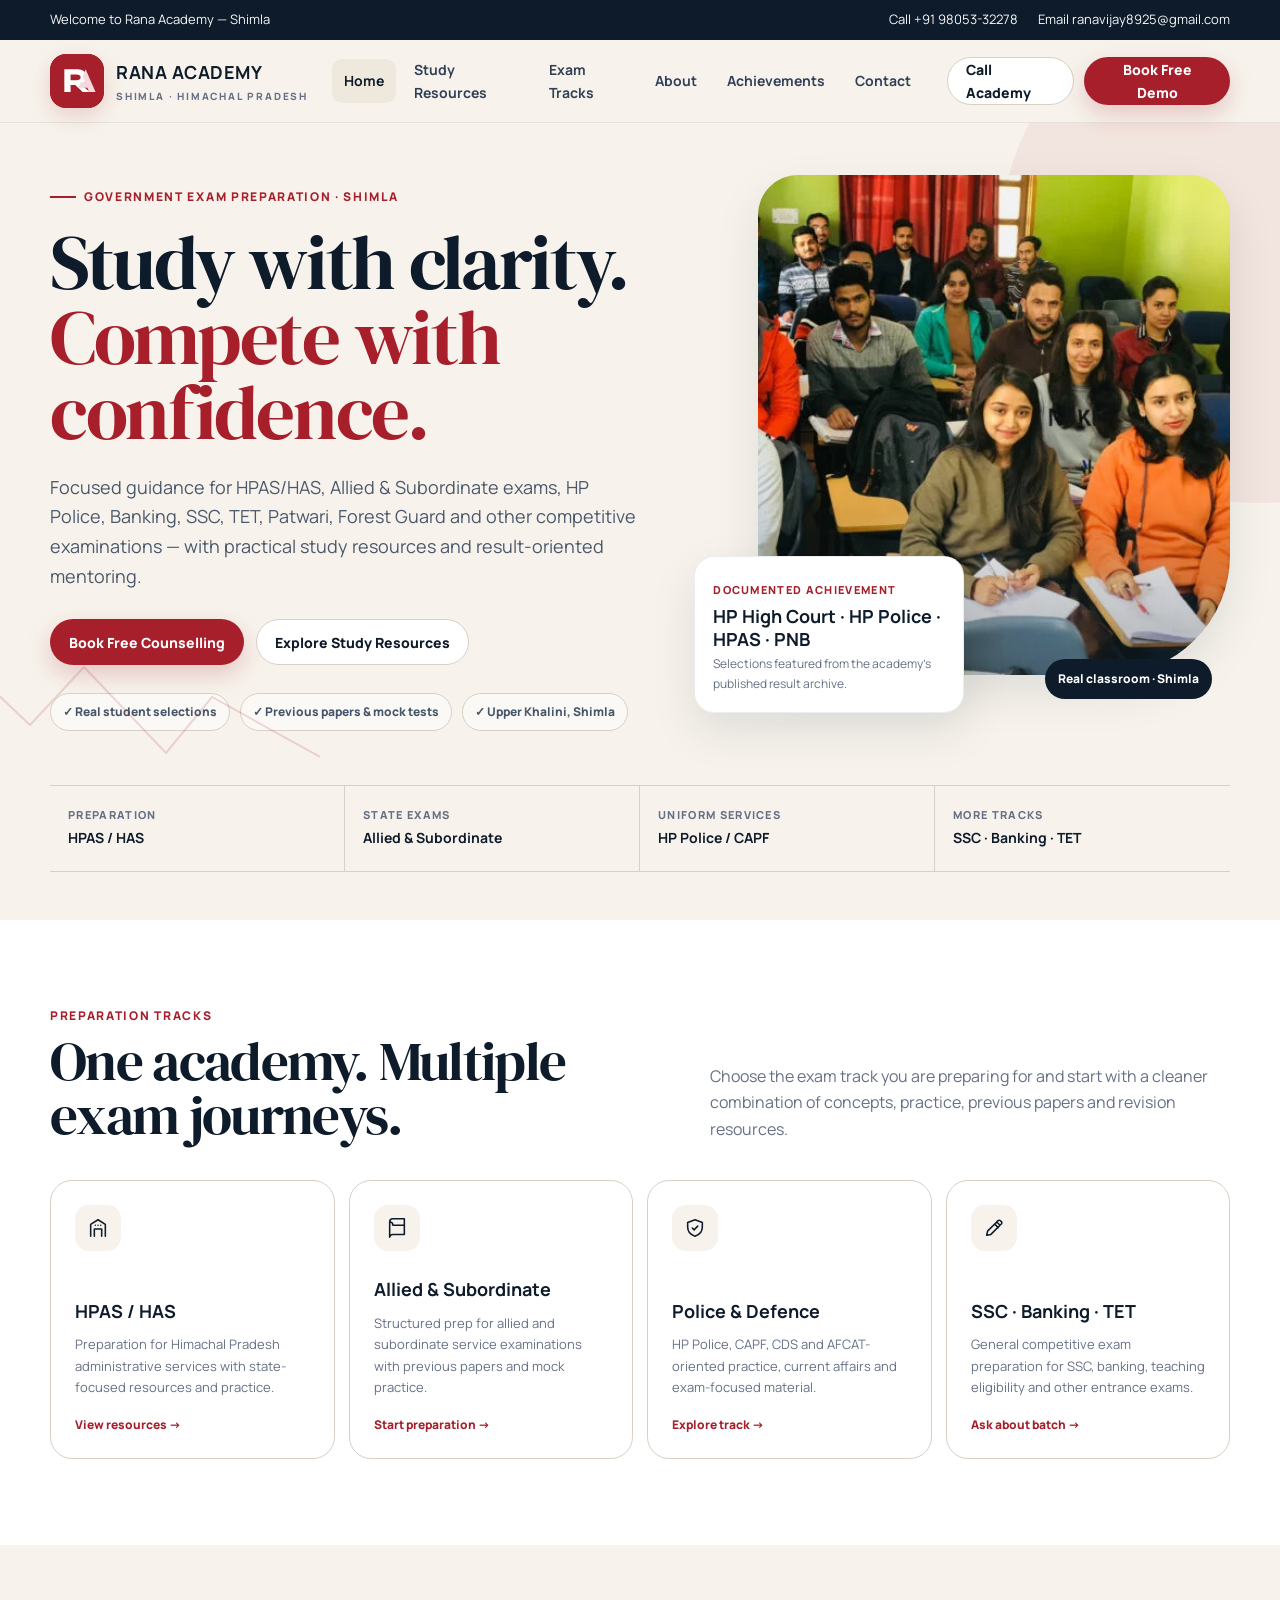
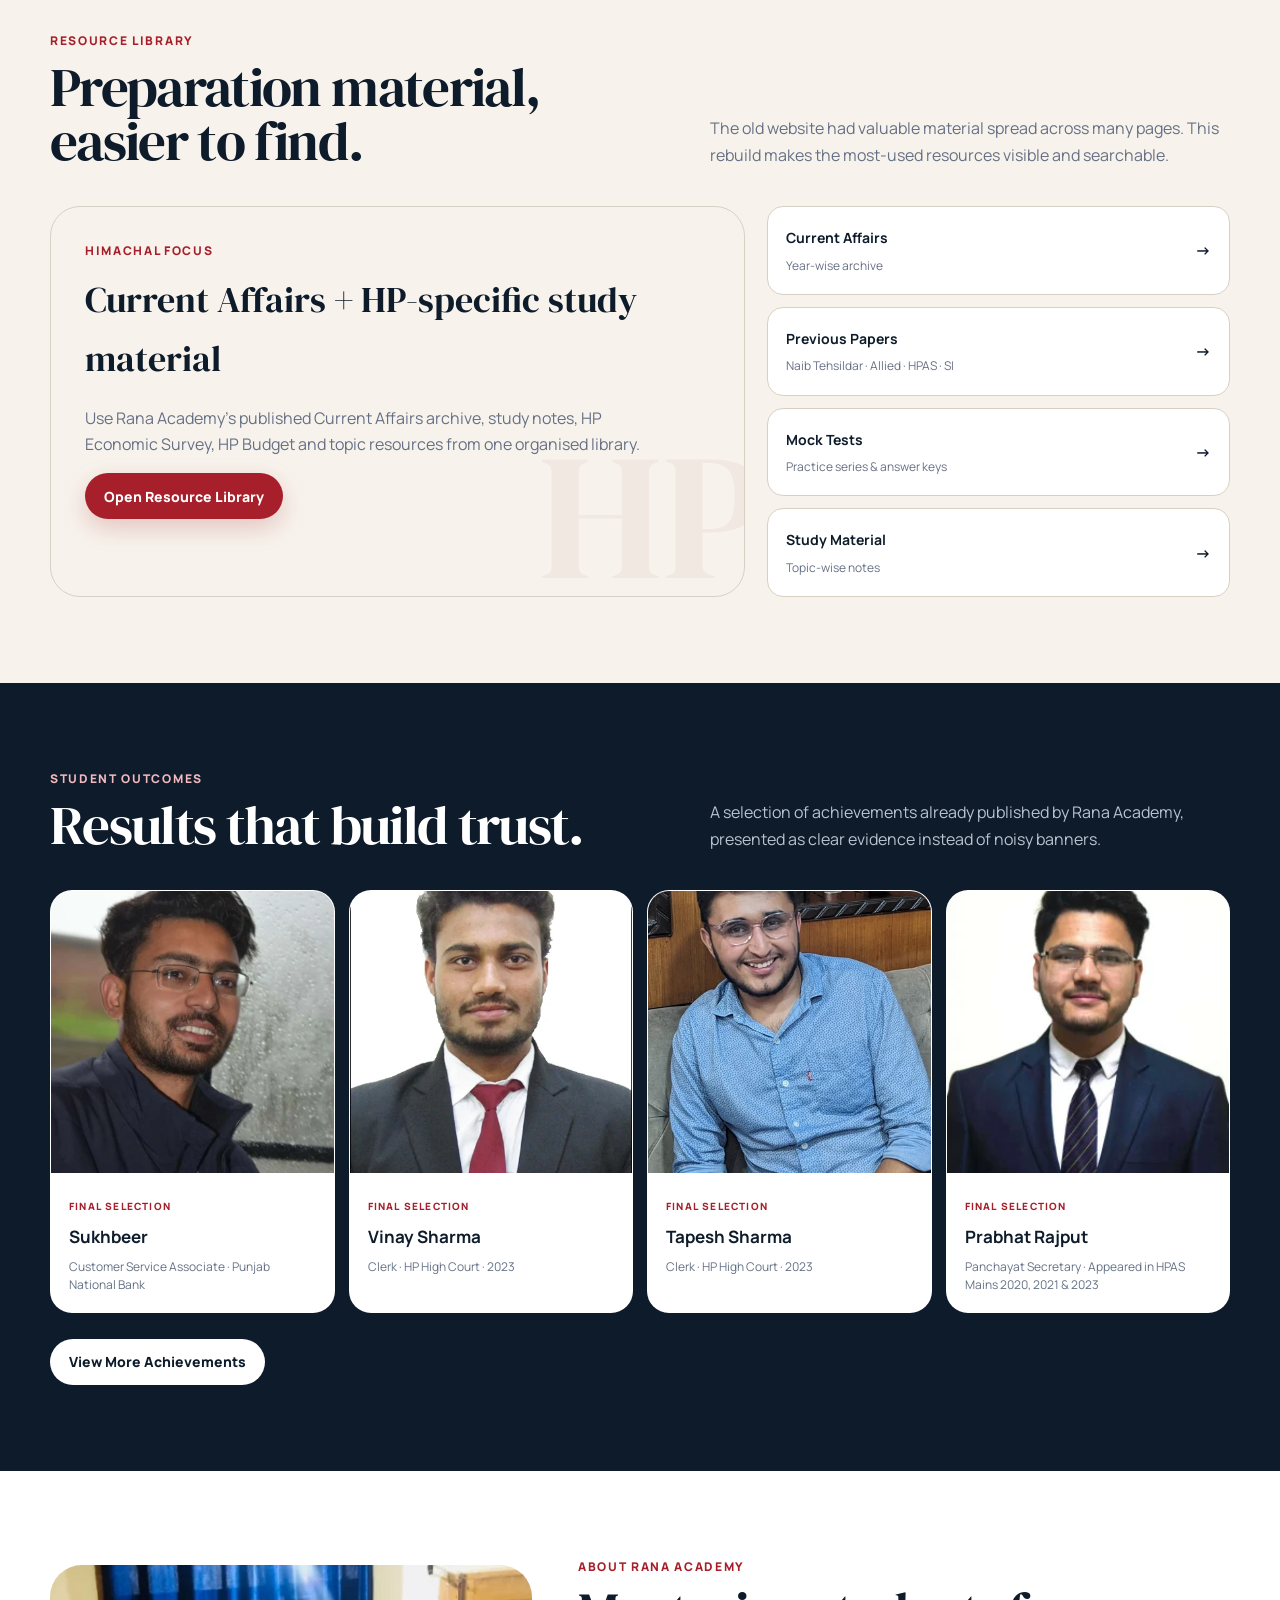
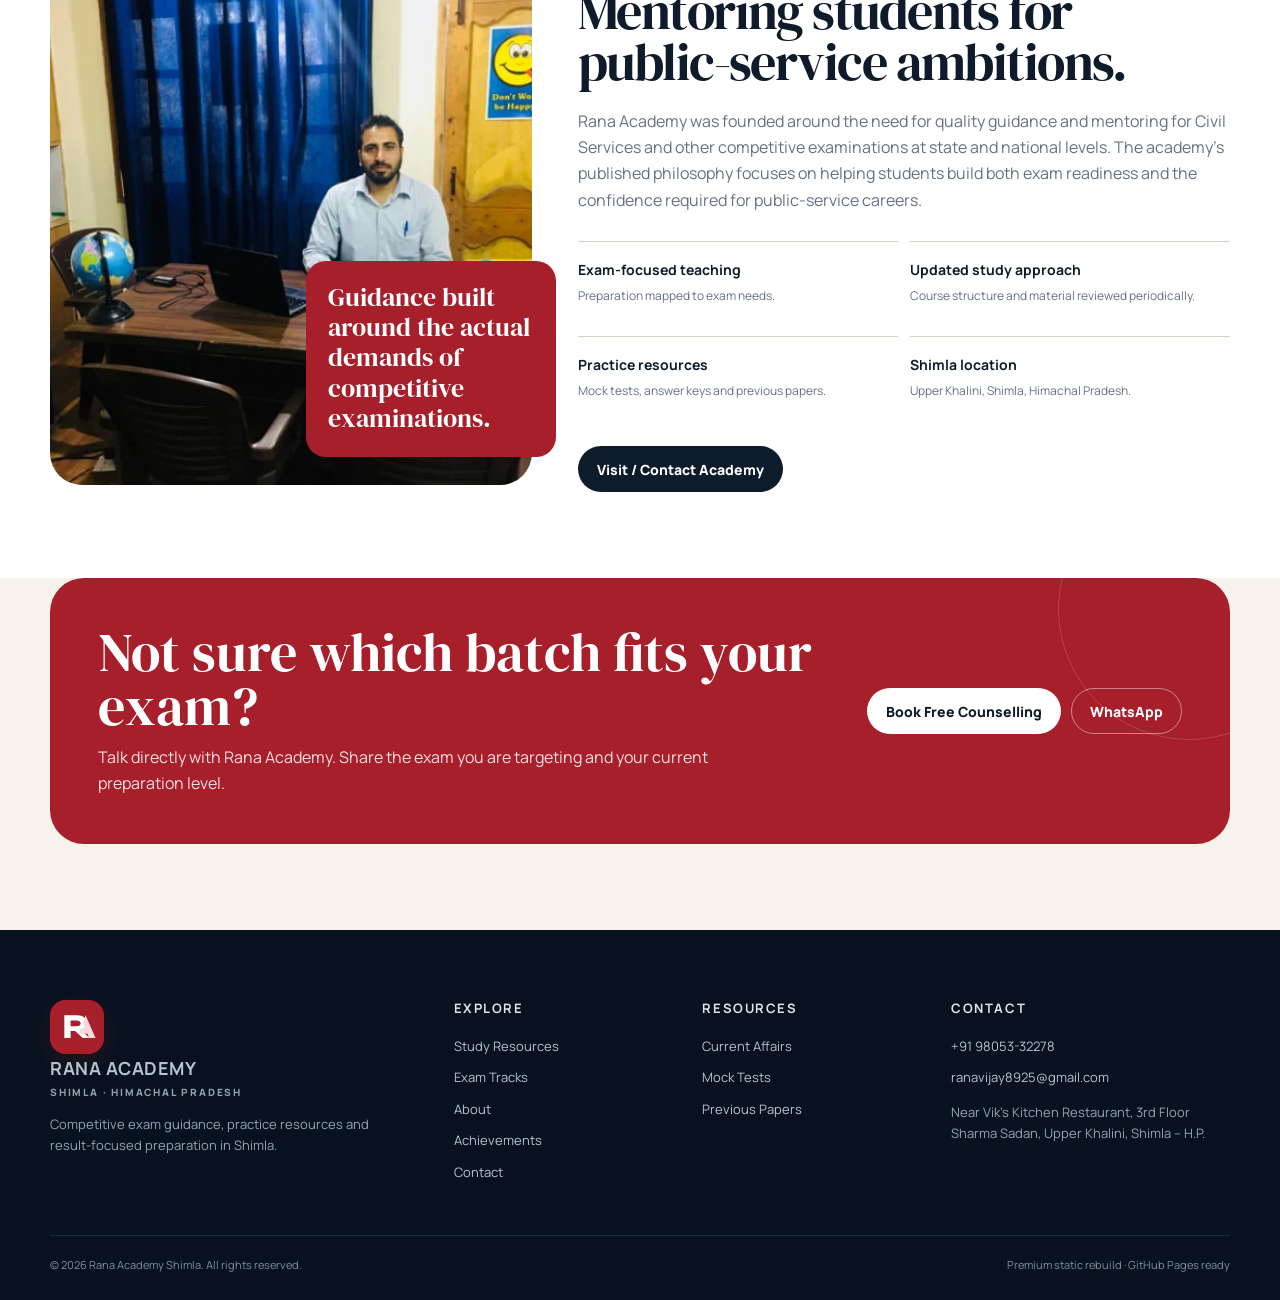
==== index.html @ 08c3270a "Add files via upload" ====
<!doctype html><html lang="en"><head>
<meta charset="utf-8"><meta name="viewport" content="width=device-width,initial-scale=1">
<title>Rana Academy Shimla | Govt Exam Coaching for HPAS, Allied, Police & More</title>
<meta name="description" content="Rana Academy Shimla offers focused guidance for HPAS/HAS, Allied & Subordinate exams, HP Police, SSC, Banking, TET, Patwari and other government exams with study resources, mock tests and previous papers.">
<meta name="theme-color" content="#0d1b2a"><link rel="canonical" href="https://ranaacademyshimla.com/">
<meta property="og:title" content="Rana Academy Shimla"><meta property="og:image" content="https://ranaacademyshimla.com/assets/images/classroom.webp"><meta name="twitter:card" content="summary_large_image"><meta property="og:description" content="Focused preparation for Himachal Pradesh and national government examinations."><meta property="og:type" content="website"><meta property="og:url" content="https://ranaacademyshimla.com/">
<link rel="stylesheet" href="assets/css/style.css"><link rel="manifest" href="site.webmanifest">
<script type="application/ld+json">{"@context":"https://schema.org","@type":"EducationalOrganization","name":"Rana Academy","url":"https://ranaacademyshimla.com/","telephone":"+91-98053-32278","email":"ranavijay8925@gmail.com","address":{"@type":"PostalAddress","streetAddress":"Near Vik's Kitchen Restaurant, 3rd Floor Sharma Sadan, Upper Khalini","addressLocality":"Shimla","addressRegion":"Himachal Pradesh","addressCountry":"IN"},"areaServed":"Himachal Pradesh"}</script>
<link rel="icon" href="assets/images/rana-mark.svg" type="image/svg+xml"></head><body>
<a class="skip-link" href="#main">Skip to content</a>
<div class="topbar"><div class="container"><div>Welcome to Rana Academy — Shimla</div><div class="topbar-links"><span>Call +91 98053-32278</span><span>Email ranavijay8925@gmail.com</span></div></div></div>
<header class="header"><div class="container nav">
<a class="brand" href="index.html" aria-label="Rana Academy home"><img src="assets/images/rana-mark.svg" alt="Rana Academy logo"><span class="brand-text"><strong>RANA ACADEMY</strong><span>Shimla · Himachal Pradesh</span></span></a>
<nav class="nav-links" aria-label="Primary"><a class="active" href="index.html">Home</a><a href="resources.html">Study Resources</a><a href="courses.html">Exam Tracks</a><a href="about.html">About</a><a href="achievements.html">Achievements</a><a href="contact.html">Contact</a></nav>
<div class="nav-cta"><a class="btn btn-secondary" href="tel:+919805332278">Call Academy</a><button class="btn btn-primary" data-demo>Book Free Demo</button><button class="menu-toggle" aria-label="Open navigation" aria-expanded="false"><svg viewBox="0 0 24 24" aria-hidden="true"><path d="M4 6h16M4 12h16M4 18h16" fill="none" stroke="currentColor" stroke-width="2" stroke-linecap="round"/></svg></button></div>
</div></header>
<main id="main">
<section class="hero"><div class="container hero-grid">
<div class="reveal"><div class="eyebrow">Government Exam Preparation · Shimla</div><h1>Study with clarity. <em>Compete with confidence.</em></h1><p class="hero-copy">Focused guidance for HPAS/HAS, Allied & Subordinate exams, HP Police, Banking, SSC, TET, Patwari, Forest Guard and other competitive examinations — with practical study resources and result-oriented mentoring.</p><div class="hero-actions"><button class="btn btn-primary" data-demo>Book Free Counselling</button><a class="btn btn-secondary" href="resources.html">Explore Study Resources</a></div><div class="hero-proof"><span class="proof-pill">✓ Real student selections</span><span class="proof-pill">✓ Previous papers & mock tests</span><span class="proof-pill">✓ Upper Khalini, Shimla</span></div></div>
<div class="hero-visual reveal"><div class="hero-photo"><img src="assets/images/classroom.webp" alt="Students studying at Rana Academy Shimla" width="580" height="460"></div><div class="floating-card result-card"><span class="label">Documented Achievement</span><strong>HP High Court · HP Police · HPAS · PNB</strong><p>Selections featured from the academy's published result archive.</p></div><div class="floating-card photo-tag">Real classroom · Shimla</div></div>
</div></section>
<section class="trust-strip"><div class="container trust-inner"><div class="trust-item"><small>Preparation</small><strong>HPAS / HAS</strong></div><div class="trust-item"><small>State Exams</small><strong>Allied & Subordinate</strong></div><div class="trust-item"><small>Uniform Services</small><strong>HP Police / CAPF</strong></div><div class="trust-item"><small>More Tracks</small><strong>SSC · Banking · TET</strong></div></div></section>

<section class="section section-white"><div class="container"><div class="section-head reveal"><div><div class="section-kicker">Preparation Tracks</div><h2 class="display">One academy. Multiple exam journeys.</h2></div><p>Choose the exam track you are preparing for and start with a cleaner combination of concepts, practice, previous papers and revision resources.</p></div><div class="exam-grid">
<article class="exam-card reveal"><div class="exam-icon"><svg viewBox="0 0 24 24" aria-hidden="true"><path d="M4 21V8l8-5 8 5v13M8 21v-8h8v8M9 9h.01M12 9h.01M15 9h.01" fill="none" stroke="currentColor" stroke-width="1.7" stroke-linecap="round" stroke-linejoin="round"/></svg></div><div><h3>HPAS / HAS</h3><p>Preparation for Himachal Pradesh administrative services with state-focused resources and practice.</p><a class="exam-link" href="resources.html">View resources →</a></div></article>
<article class="exam-card reveal"><div class="exam-icon"><svg viewBox="0 0 24 24" aria-hidden="true"><path d="M4 5.5A3.5 3.5 0 0 1 7.5 2H20v17H7.5A3.5 3.5 0 0 0 4 22V5.5Zm0 0A3.5 3.5 0 0 1 7.5 9H20" fill="none" stroke="currentColor" stroke-width="1.7" stroke-linejoin="round"/></svg></div><div><h3>Allied & Subordinate</h3><p>Structured prep for allied and subordinate service examinations with previous papers and mock practice.</p><a class="exam-link" href="resources.html">Start preparation →</a></div></article>
<article class="exam-card reveal"><div class="exam-icon"><svg viewBox="0 0 24 24" aria-hidden="true"><path d="M12 3 20 6v5c0 5-3.4 8.6-8 10-4.6-1.4-8-5-8-10V6l8-3Z" fill="none" stroke="currentColor" stroke-width="1.7" stroke-linejoin="round"/><path d="m9 12 2 2 4-4" fill="none" stroke="currentColor" stroke-width="1.7" stroke-linecap="round"/></svg></div><div><h3>Police & Defence</h3><p>HP Police, CAPF, CDS and AFCAT-oriented practice, current affairs and exam-focused material.</p><a class="exam-link" href="resources.html">Explore track →</a></div></article>
<article class="exam-card reveal"><div class="exam-icon"><svg viewBox="0 0 24 24" aria-hidden="true"><path d="m4 20 4.6-1 10-10-3.6-3.6-10 10L4 20Zm9-12 3.6 3.6M14.8 5.6l1.6-1.6a1.8 1.8 0 0 1 2.6 0l1 1a1.8 1.8 0 0 1 0 2.6L18.4 9" fill="none" stroke="currentColor" stroke-width="1.7" stroke-linecap="round" stroke-linejoin="round"/></svg></div><div><h3>SSC · Banking · TET</h3><p>General competitive exam preparation for SSC, banking, teaching eligibility and other entrance exams.</p><a class="exam-link" href="contact.html">Ask about batch →</a></div></article>
</div></div></section>

<section class="section"><div class="container"><div class="section-head reveal"><div><div class="section-kicker">Resource Library</div><h2 class="display">Preparation material, easier to find.</h2></div><p>The old website had valuable material spread across many pages. This rebuild makes the most-used resources visible and searchable.</p></div><div class="resource-panel"><div class="resource-feature reveal"><div class="section-kicker">Himachal Focus</div><h3>Current Affairs + HP-specific study material</h3><p>Use Rana Academy's published Current Affairs archive, study notes, HP Economic Survey, HP Budget and topic resources from one organised library.</p><a class="btn btn-primary" href="resources.html">Open Resource Library</a></div><div class="resource-list reveal"><a class="resource-item" href="resources.html#current-affairs"><div><strong>Current Affairs</strong><br><span>Year-wise archive</span></div><b>→</b></a><a class="resource-item" href="resources.html#previous-papers"><div><strong>Previous Papers</strong><br><span>Naib Tehsildar · Allied · HPAS · SI</span></div><b>→</b></a><a class="resource-item" href="resources.html#mock-tests"><div><strong>Mock Tests</strong><br><span>Practice series & answer keys</span></div><b>→</b></a><a class="resource-item" href="resources.html#study-material"><div><strong>Study Material</strong><br><span>Topic-wise notes</span></div><b>→</b></a></div></div></div></section>

<section class="section section-ink"><div class="container"><div class="section-head reveal"><div><div class="section-kicker">Student Outcomes</div><h2 class="display">Results that build trust.</h2></div><p>A selection of achievements already published by Rana Academy, presented as clear evidence instead of noisy banners.</p></div><div class="results-grid">
<article class="student-card reveal"><div class="student-image"><img loading="lazy" decoding="async" src="assets/images/sukhbeer.webp" alt="Sukhbeer"></div><div class="student-info"><small>Final Selection</small><h3>Sukhbeer</h3><p>Customer Service Associate · Punjab National Bank</p></div></article>
<article class="student-card reveal"><div class="student-image"><img loading="lazy" decoding="async" src="assets/images/vinay.webp" alt="Vinay Sharma"></div><div class="student-info"><small>Final Selection</small><h3>Vinay Sharma</h3><p>Clerk · HP High Court · 2023</p></div></article>
<article class="student-card reveal"><div class="student-image"><img loading="lazy" decoding="async" src="assets/images/tapesh.webp" alt="Tapesh Sharma"></div><div class="student-info"><small>Final Selection</small><h3>Tapesh Sharma</h3><p>Clerk · HP High Court · 2023</p></div></article>
<article class="student-card reveal"><div class="student-image"><img loading="lazy" decoding="async" src="assets/images/prabhat.webp" alt="Prabhat Rajput"></div><div class="student-info"><small>Final Selection</small><h3>Prabhat Rajput</h3><p>Panchayat Secretary · Appeared in HPAS Mains 2020, 2021 & 2023</p></div></article>
</div><div style="margin-top:26px"><a class="btn btn-light" href="achievements.html">View More Achievements</a></div></div></section>

<section class="section section-white"><div class="container story-grid"><div class="story-photo reveal"><img loading="lazy" decoding="async" src="assets/images/founder.webp" alt="Rana Academy office in Shimla"><div class="story-quote"><strong>Guidance built around the actual demands of competitive examinations.</strong></div></div><div class="story-copy reveal"><div class="section-kicker">About Rana Academy</div><h2 class="display">Mentoring students for public-service ambitions.</h2><p>Rana Academy was founded around the need for quality guidance and mentoring for Civil Services and other competitive examinations at state and national levels. The academy's published philosophy focuses on helping students build both exam readiness and the confidence required for public-service careers.</p><div class="story-points"><div class="story-point"><strong>Exam-focused teaching</strong><span>Preparation mapped to exam needs.</span></div><div class="story-point"><strong>Updated study approach</strong><span>Course structure and material reviewed periodically.</span></div><div class="story-point"><strong>Practice resources</strong><span>Mock tests, answer keys and previous papers.</span></div><div class="story-point"><strong>Shimla location</strong><span>Upper Khalini, Shimla, Himachal Pradesh.</span></div></div><a class="btn btn-dark" href="contact.html">Visit / Contact Academy</a></div></div></section>

<section class="cta-band"><div class="container"><div class="cta-card reveal"><div><h2>Not sure which batch fits your exam?</h2><p>Talk directly with Rana Academy. Share the exam you are targeting and your current preparation level.</p></div><div class="actions"><button class="btn btn-light" data-demo>Book Free Counselling</button><a class="btn" style="border-color:rgba(255,255,255,.45);color:white" href="https://wa.me/919805332278" target="_blank" rel="noopener">WhatsApp</a></div></div></div></section>
</main>
<footer class="footer"><div class="container"><div class="footer-grid"><div><a class="brand" href="index.html"><img src="assets/images/rana-mark.svg" alt=""><span class="brand-text"><strong>RANA ACADEMY</strong><span>Shimla · Himachal Pradesh</span></span></a><p>Competitive exam guidance, practice resources and result-focused preparation in Shimla.</p></div><div><h4>Explore</h4><a href="resources.html">Study Resources</a><a href="courses.html">Exam Tracks</a><a href="about.html">About</a><a href="achievements.html">Achievements</a><a href="contact.html">Contact</a></div><div><h4>Resources</h4><a href="resources.html#current-affairs">Current Affairs</a><a href="resources.html#mock-tests">Mock Tests</a><a href="resources.html#previous-papers">Previous Papers</a></div><div><h4>Contact</h4><a href="tel:+919805332278">+91 98053-32278</a><a href="mailto:ranavijay8925@gmail.com">ranavijay8925@gmail.com</a><p>Near Vik's Kitchen Restaurant, 3rd Floor Sharma Sadan, Upper Khalini, Shimla – H.P.</p></div></div><div class="footer-bottom"><span>© 2026 Rana Academy Shimla. All rights reserved.</span><span>Premium static rebuild · GitHub Pages ready</span></div></div></footer>

<div class="modal" id="demoModal" role="dialog" aria-modal="true" aria-labelledby="demoTitle"><div class="modal-card"><button class="modal-close" aria-label="Close"><svg viewBox="0 0 24 24" aria-hidden="true"><path d="m6 6 12 12M18 6 6 18" fill="none" stroke="currentColor" stroke-width="2" stroke-linecap="round"/></svg></button><h3 id="demoTitle">Book free counselling</h3><p>Fill the details. Your message will open directly in WhatsApp.</p><form class="form-grid" data-wa-form="demo"><div class="field"><label for="demoName">Name</label><input id="demoName" name="name" required></div><div class="field"><label for="demoPhone">Phone</label><input id="demoPhone" name="phone" inputmode="tel" required></div><div class="field"><label for="demoExam">Exam</label><select id="demoExam" name="exam"><option>HPAS / HAS</option><option>Allied / Subordinate</option><option>HP Police</option><option>SSC / Banking</option><option>TET / Teaching</option><option>Other</option></select></div><div class="field"><label for="demoMode">Preferred mode</label><select id="demoMode" name="mode"><option>Classroom</option><option>Online / Guidance</option></select></div><div class="field full"><button class="btn btn-primary" type="submit">Continue on WhatsApp</button></div></form></div></div>
<div class="mobile-dock"><a href="tel:+919805332278" aria-label="Call Rana Academy"><svg viewBox="0 0 24 24" aria-hidden="true"><path d="M7.2 3.8 10 7.4 8.2 9.7c1.1 2.3 2.9 4.1 5.2 5.2l2.3-1.8 3.6 2.8c.5.4.7 1 .5 1.6-.5 1.5-1.9 2.6-3.5 2.5C9.6 19.5 4.5 14.4 4 7.7 3.9 6.1 5 4.7 6.5 4.2c.2-.1.5-.2.7-.4Z" fill="none" stroke="currentColor" stroke-width="1.7" stroke-linecap="round" stroke-linejoin="round"/></svg><span>Call</span></a><button class="primary" data-demo aria-label="Book free counselling"><svg viewBox="0 0 24 24" aria-hidden="true"><path d="M12 3v18M3 12h18" fill="none" stroke="currentColor" stroke-width="2" stroke-linecap="round"/></svg><span>Free Demo</span></button><a href="https://wa.me/919805332278" aria-label="WhatsApp Rana Academy"><svg viewBox="0 0 24 24" aria-hidden="true"><path d="M20 11.6a8 8 0 0 1-11.8 7l-4.2 1.2 1.3-4A8 8 0 1 1 20 11.6Z" fill="none" stroke="currentColor" stroke-width="1.7"/><path d="M9 8.1c.2 2.4 2.1 4.4 4.5 4.8" fill="none" stroke="currentColor" stroke-width="1.7" stroke-linecap="round"/></svg><span>WhatsApp</span></a></div>
<script src="assets/js/main.js" defer></script></body></html>
---- assets/css/style.css ----
@import url('https://fonts.googleapis.com/css2?family=DM+Serif+Display&family=Manrope:wght@400;500;600;700;800&display=swap');

:root{
  --ink:#0d1b2a;
  --ink-2:#17263a;
  --red:#a61f2b;
  --red-dark:#7d1420;
  --paper:#f7f3ec;
  --paper-2:#efe8dd;
  --white:#ffffff;
  --muted:#667085;
  --line:#d8d0c4;
  --success:#1f6b4f;
  --shadow:0 18px 45px rgba(13,27,42,.10);
  --radius:24px;
  --radius-sm:16px;
  --container:min(1180px, calc(100% - 32px));
}
*{box-sizing:border-box}
html{scroll-behavior:smooth}
body{margin:0;background:var(--paper);color:var(--ink);font-family:'Manrope',sans-serif;line-height:1.65;-webkit-font-smoothing:antialiased}
img{display:block;max-width:100%}
a{color:inherit;text-decoration:none}
button,input,textarea,select{font:inherit}
button{cursor:pointer}
.container{width:var(--container);margin-inline:auto}
.sr-only{position:absolute;width:1px;height:1px;padding:0;margin:-1px;overflow:hidden;clip:rect(0,0,0,0);white-space:nowrap;border:0}
.skip-link{position:fixed;left:16px;top:-60px;z-index:999;background:var(--ink);color:white;padding:10px 14px;border-radius:10px}.skip-link:focus{top:16px}

.topbar{background:var(--ink);color:#f7f7f7;font-size:13px}.topbar .container{display:flex;justify-content:space-between;gap:20px;align-items:center;min-height:40px}.topbar-links{display:flex;gap:20px;align-items:center}.topbar svg{width:15px;height:15px;vertical-align:-2px;margin-right:6px}
.header{position:sticky;top:0;z-index:100;background:rgba(247,243,236,.94);backdrop-filter:blur(14px);border-bottom:1px solid rgba(13,27,42,.08)}
.nav{height:82px;display:flex;align-items:center;justify-content:space-between;gap:24px}
.brand{display:flex;align-items:center;gap:12px;min-width:max-content}.brand img{width:54px;height:54px;object-fit:contain}.brand-text strong{display:block;font-size:18px;letter-spacing:.03em}.brand-text span{display:block;font-size:10px;color:var(--muted);text-transform:uppercase;letter-spacing:.18em;font-weight:800}
.nav-links{display:flex;gap:6px;align-items:center}.nav-links a{padding:10px 12px;border-radius:10px;font-size:14px;font-weight:700;color:#314056}.nav-links a:hover,.nav-links a.active{background:var(--paper-2);color:var(--ink)}
.nav-cta{display:flex;align-items:center;gap:10px}.btn{display:inline-flex;justify-content:center;align-items:center;gap:9px;min-height:46px;padding:0 18px;border-radius:999px;border:1px solid transparent;font-weight:800;font-size:14px;transition:.25s ease}.btn svg{width:18px;height:18px}.btn-primary{background:var(--red);color:#fff;box-shadow:0 9px 24px rgba(166,31,43,.22)}.btn-primary:hover{background:var(--red-dark);transform:translateY(-1px)}.btn-secondary{background:white;border-color:var(--line)}.btn-secondary:hover{border-color:#b8ada0;transform:translateY(-1px)}.btn-dark{background:var(--ink);color:white}.btn-light{background:#fff;color:var(--ink)}
.menu-toggle{display:none;border:0;background:transparent;padding:8px}.menu-toggle svg{width:28px;height:28px}

.hero{position:relative;overflow:hidden;padding:52px 0 34px}.hero:before{content:"";position:absolute;width:520px;height:520px;border-radius:50%;background:rgba(166,31,43,.07);right:-240px;top:-140px;pointer-events:none}.hero-grid{display:grid;grid-template-columns:1.05fr .95fr;gap:52px;align-items:center}.eyebrow{display:inline-flex;align-items:center;gap:8px;font-size:12px;font-weight:800;letter-spacing:.14em;text-transform:uppercase;color:var(--red);margin-bottom:18px}.eyebrow:before{content:"";width:26px;height:2px;background:currentColor}.hero h1,.display{font-family:'DM Serif Display',serif;font-weight:400;letter-spacing:-.03em;line-height:.98}.hero h1{font-size:clamp(46px,6vw,82px);margin:0 0 22px;max-width:800px}.hero h1 em{font-style:normal;color:var(--red)}.hero-copy{font-size:18px;color:#4b586b;max-width:680px;margin:0 0 28px}.hero-actions{display:flex;flex-wrap:wrap;gap:12px}.hero-proof{display:flex;gap:10px;flex-wrap:wrap;margin-top:28px}.proof-pill{display:flex;align-items:center;gap:8px;border:1px solid var(--line);border-radius:999px;padding:8px 12px;background:rgba(255,255,255,.54);font-size:12px;font-weight:800;color:#46566a}.proof-pill svg{width:15px;height:15px;color:var(--success)}
.hero-visual{position:relative;min-height:560px}.hero-photo{position:absolute;right:0;top:0;width:88%;height:500px;border-radius:40px 40px 120px 40px;overflow:hidden;box-shadow:var(--shadow);background:#ddd}.hero-photo img{width:100%;height:100%;object-fit:cover}.hero-photo:after{content:"";position:absolute;inset:0;background:linear-gradient(180deg,transparent 62%,rgba(13,27,42,.30))}.floating-card{position:absolute;background:#fff;border:1px solid rgba(13,27,42,.08);box-shadow:var(--shadow);border-radius:20px;padding:18px}.result-card{left:0;bottom:22px;width:270px}.result-card .label{font-size:11px;text-transform:uppercase;letter-spacing:.12em;color:var(--red);font-weight:800}.result-card strong{display:block;font-size:18px;line-height:1.25;margin:4px 0}.result-card p{font-size:12px;color:var(--muted);margin:0}.photo-tag{right:18px;bottom:36px;padding:10px 13px;border-radius:999px;font-size:12px;font-weight:800;background:var(--ink);color:white;border:none;box-shadow:none}

.trust-strip{padding:16px 0 48px}.trust-inner{border-top:1px solid var(--line);border-bottom:1px solid var(--line);display:grid;grid-template-columns:repeat(4,1fr)}.trust-item{padding:20px 18px;border-right:1px solid var(--line)}.trust-item:last-child{border-right:0}.trust-item small{display:block;font-size:11px;color:var(--muted);text-transform:uppercase;letter-spacing:.12em;font-weight:800}.trust-item strong{font-size:14px}

.section{padding:86px 0}.section-white{background:#fff}.section-ink{background:var(--ink);color:#fff}.section-head{display:flex;align-items:end;justify-content:space-between;gap:30px;margin-bottom:38px}.section-head .display{font-size:clamp(38px,4.3vw,60px);margin:0;max-width:720px}.section-head p{max-width:520px;color:var(--muted);margin:0}.section-ink .section-head p{color:#b9c3d0}.section-kicker{font-size:12px;color:var(--red);font-weight:800;text-transform:uppercase;letter-spacing:.14em;margin-bottom:9px}.section-ink .section-kicker{color:#f2b9bf}

.exam-grid{display:grid;grid-template-columns:repeat(4,1fr);gap:14px}.exam-card{min-height:220px;border:1px solid var(--line);border-radius:22px;padding:24px;background:#fff;display:flex;flex-direction:column;justify-content:space-between;transition:.25s ease}.exam-card:hover{transform:translateY(-4px);box-shadow:var(--shadow);border-color:#c5b9a9}.exam-icon{width:46px;height:46px;border-radius:14px;background:var(--paper);display:grid;place-items:center}.exam-icon svg{width:22px;height:22px}.exam-card h3{font-size:18px;margin:24px 0 8px}.exam-card p{margin:0;color:var(--muted);font-size:13px}.exam-link{margin-top:16px;font-size:12px;font-weight:800;color:var(--red);display:flex;align-items:center;gap:6px}

.resource-panel{display:grid;grid-template-columns:1.2fr .8fr;gap:22px}.resource-feature{border-radius:30px;padding:34px;background:var(--paper);border:1px solid var(--line);position:relative;overflow:hidden}.resource-feature:after{content:"HP";position:absolute;right:-20px;bottom:-68px;font-family:'DM Serif Display',serif;font-size:180px;color:rgba(166,31,43,.05)}.resource-feature h3{font-family:'DM Serif Display',serif;font-size:36px;font-weight:400;margin:8px 0 12px}.resource-feature p{max-width:590px;color:var(--muted)}.resource-list{display:grid;gap:12px}.resource-item{display:flex;align-items:center;justify-content:space-between;gap:16px;padding:17px 18px;background:#fff;border:1px solid var(--line);border-radius:16px;transition:.2s ease}.resource-item:hover{border-color:#b8ada0;transform:translateX(2px)}.resource-item strong{font-size:14px}.resource-item span{font-size:12px;color:var(--muted)}.resource-item svg{width:18px;height:18px;flex:0 0 auto}

.results-grid{display:grid;grid-template-columns:repeat(4,1fr);gap:14px}.student-card{background:#fff;color:var(--ink);border-radius:22px;overflow:hidden;border:1px solid rgba(255,255,255,.12)}.student-image{aspect-ratio:1/1;overflow:hidden;background:#d9d9d9}.student-image img{width:100%;height:100%;object-fit:cover;transition:transform .4s ease}.student-card:hover img{transform:scale(1.03)}.student-info{padding:18px}.student-info small{color:var(--red);font-size:10px;font-weight:800;text-transform:uppercase;letter-spacing:.12em}.student-info h3{font-size:17px;margin:5px 0 7px}.student-info p{color:#647185;font-size:12px;margin:0;line-height:1.5}

.story-grid{display:grid;grid-template-columns:.85fr 1.15fr;gap:46px;align-items:center}.story-photo{position:relative}.story-photo img{width:100%;height:520px;object-fit:cover;border-radius:32px}.story-quote{position:absolute;right:-24px;bottom:28px;width:250px;background:var(--red);color:white;padding:22px;border-radius:20px}.story-quote strong{font-family:'DM Serif Display',serif;font-size:26px;font-weight:400;line-height:1.1}.story-copy .display{font-size:52px;margin:0 0 20px}.story-copy p{color:var(--muted);font-size:16px}.story-points{display:grid;grid-template-columns:1fr 1fr;gap:12px;margin:28px 0}.story-point{border-top:1px solid var(--line);padding:16px 0}.story-point strong{display:block;font-size:14px}.story-point span{font-size:12px;color:var(--muted)}

.cta-band{padding:0 0 86px}.cta-card{background:var(--red);color:white;border-radius:34px;padding:48px;display:grid;grid-template-columns:1fr auto;align-items:center;gap:36px;position:relative;overflow:hidden}.cta-card:after{content:"";position:absolute;width:260px;height:260px;border:1px solid rgba(255,255,255,.16);border-radius:50%;right:-90px;top:-100px}.cta-card h2{font-family:'DM Serif Display',serif;font-size:clamp(34px,4.2vw,54px);font-weight:400;line-height:1;margin:0 0 10px}.cta-card p{margin:0;color:#f8dfe2;max-width:640px}.cta-card .actions{display:flex;gap:10px;position:relative;z-index:2}

.footer{background:#08121f;color:#dce4ee;padding:60px 0 26px}.footer-grid{display:grid;grid-template-columns:1.2fr .7fr .7fr .9fr;gap:32px}.footer .brand-text span{color:#91a0b1}.footer p{color:#94a3b8;font-size:13px;max-width:360px}.footer h4{font-size:13px;text-transform:uppercase;letter-spacing:.12em;margin:8px 0 16px}.footer a{display:block;color:#b7c2cf;font-size:13px;margin:10px 0}.footer a:hover{color:white}.footer-bottom{margin-top:42px;padding-top:20px;border-top:1px solid #1b2a3c;display:flex;justify-content:space-between;color:#7f8ea1;font-size:11px}

.page-hero{padding:70px 0 48px;border-bottom:1px solid var(--line)}.page-hero .display{font-size:clamp(46px,6vw,72px);margin:0 0 14px}.page-hero p{color:var(--muted);max-width:720px}.breadcrumbs{font-size:12px;color:var(--muted);margin-bottom:22px}.breadcrumbs a{font-weight:700;color:var(--red)}
.filterbar{display:flex;gap:10px;flex-wrap:wrap;margin-bottom:28px}.filter-btn{border:1px solid var(--line);background:white;padding:10px 14px;border-radius:999px;font-size:12px;font-weight:800;color:#435066}.filter-btn.active{background:var(--ink);color:white;border-color:var(--ink)}
.resource-cards{display:grid;grid-template-columns:repeat(3,1fr);gap:14px}.resource-card{background:#fff;border:1px solid var(--line);border-radius:22px;padding:24px;min-height:220px;display:flex;flex-direction:column}.resource-card .tag{font-size:10px;font-weight:800;letter-spacing:.12em;text-transform:uppercase;color:var(--red)}.resource-card h3{font-size:20px;margin:14px 0 9px}.resource-card p{font-size:13px;color:var(--muted);margin:0 0 20px}.resource-card .btn{margin-top:auto;align-self:flex-start}
.all-results{display:grid;grid-template-columns:repeat(4,1fr);gap:14px}

.contact-grid{display:grid;grid-template-columns:.8fr 1.2fr;gap:28px}.contact-aside{background:var(--ink);color:white;border-radius:28px;padding:30px}.contact-aside h3{font-family:'DM Serif Display',serif;font-size:34px;font-weight:400;margin:0 0 14px}.contact-aside p{color:#a8b4c2;font-size:13px}.contact-list{display:grid;gap:14px;margin-top:28px}.contact-row{display:flex;gap:12px;align-items:flex-start;padding-top:14px;border-top:1px solid #223247}.contact-row svg{width:18px;height:18px;flex:0 0 auto;margin-top:2px}.contact-row strong{display:block;font-size:13px}.contact-row span{display:block;color:#9cabba;font-size:12px}
.form-card{background:#fff;border:1px solid var(--line);border-radius:28px;padding:30px}.form-grid{display:grid;grid-template-columns:1fr 1fr;gap:16px}.field{display:grid;gap:7px}.field.full{grid-column:1/-1}.field label{font-size:12px;font-weight:800}.field input,.field textarea,.field select{width:100%;border:1px solid #d9d3ca;background:#fff;border-radius:13px;padding:12px 14px;outline:none;color:var(--ink)}.field input:focus,.field textarea:focus,.field select:focus{border-color:var(--red);box-shadow:0 0 0 3px rgba(166,31,43,.08)}.field textarea{min-height:130px;resize:vertical}.form-note{font-size:11px;color:var(--muted);margin-top:10px}

.modal{position:fixed;inset:0;background:rgba(5,15,26,.62);z-index:300;display:none;place-items:center;padding:20px}.modal.open{display:grid}.modal-card{width:min(560px,100%);background:var(--paper);border-radius:26px;padding:28px;position:relative;box-shadow:0 30px 90px rgba(0,0,0,.28)}.modal-close{position:absolute;right:16px;top:14px;border:0;background:#fff;width:38px;height:38px;border-radius:50%;display:grid;place-items:center}.modal-close svg{width:18px;height:18px}.modal-card h3{font-family:'DM Serif Display',serif;font-size:36px;font-weight:400;margin:0 0 4px}.modal-card>p{font-size:13px;color:var(--muted);margin:0 0 20px}

.mobile-dock{display:none}
.reveal{opacity:0;transform:translateY(18px);transition:opacity .55s ease,transform .55s ease}.reveal.visible{opacity:1;transform:none}

@media (max-width: 980px){
  .nav-links{position:fixed;inset:82px 16px auto;background:var(--paper);border:1px solid var(--line);border-radius:20px;padding:12px;box-shadow:var(--shadow);display:none;flex-direction:column;align-items:stretch}.nav-links.open{display:flex}.nav-links a{padding:13px 14px}.menu-toggle{display:block}.nav-cta .btn-secondary{display:none}.hero-grid,.story-grid,.resource-panel,.contact-grid{grid-template-columns:1fr}.hero-visual{min-height:470px}.hero-photo{width:92%;height:430px}.exam-grid,.results-grid,.all-results{grid-template-columns:repeat(2,1fr)}.footer-grid{grid-template-columns:1fr 1fr}.resource-cards{grid-template-columns:repeat(2,1fr)}.story-photo img{height:460px}.story-quote{right:16px}.cta-card{grid-template-columns:1fr}.cta-card .actions{justify-content:flex-start}
}
@media (max-width: 680px){
  body{padding-bottom:70px}.topbar .container{justify-content:center}.topbar-links span:last-child{display:none}.topbar-links{width:100%;justify-content:space-between}.nav{height:72px}.nav-links{inset:72px 12px auto}.brand img{width:44px;height:44px}.brand-text strong{font-size:15px}.brand-text span{font-size:8px}.nav-cta>.btn-primary{display:none}.hero{padding-top:30px}.hero-grid{gap:30px}.hero h1{font-size:48px}.hero-copy{font-size:15px}.hero-actions .btn{flex:1}.hero-visual{min-height:400px}.hero-photo{width:100%;height:350px;border-radius:26px 26px 70px 26px}.result-card{left:10px;bottom:10px;width:230px;padding:14px}.photo-tag{display:none}.trust-inner{grid-template-columns:1fr 1fr}.trust-item:nth-child(2){border-right:0}.trust-item:nth-child(-n+2){border-bottom:1px solid var(--line)}.section{padding:62px 0}.section-head{align-items:start;flex-direction:column}.section-head .display{font-size:42px}.exam-grid,.results-grid,.resource-cards,.all-results{grid-template-columns:1fr}.exam-card{min-height:185px}.resource-feature{padding:26px}.story-copy .display{font-size:42px}.story-photo img{height:380px}.story-quote{position:relative;right:auto;bottom:auto;margin:-52px 16px 0 auto}.story-points{grid-template-columns:1fr}.cta-band{padding-bottom:64px}.cta-card{padding:30px 24px}.cta-card .actions{flex-direction:column}.footer-grid{grid-template-columns:1fr}.footer-bottom{gap:14px;flex-direction:column}.form-grid{grid-template-columns:1fr}.field.full{grid-column:auto}.mobile-dock{position:fixed;left:10px;right:10px;bottom:9px;z-index:180;background:rgba(8,18,31,.96);backdrop-filter:blur(12px);border:1px solid rgba(255,255,255,.10);border-radius:18px;padding:7px;display:grid;grid-template-columns:repeat(3,1fr);gap:6px;box-shadow:0 16px 40px rgba(0,0,0,.28)}.mobile-dock a,.mobile-dock button{border:0;background:transparent;color:white;min-height:49px;border-radius:13px;font-size:10px;font-weight:800;display:grid;place-items:center;gap:1px}.mobile-dock svg{width:19px;height:19px}.mobile-dock .primary{background:var(--red)}
}
@media (prefers-reduced-motion: reduce){*{scroll-behavior:auto!important;animation:none!important;transition:none!important}.reveal{opacity:1;transform:none}}

/* Pro-level refinements */
:focus-visible{outline:3px solid rgba(166,31,43,.28);outline-offset:3px}
.brand img{background:#a61f2b;border-radius:16px;box-shadow:0 8px 22px rgba(166,31,43,.18)}
.btn-outline-light{border-color:rgba(255,255,255,.42);color:#fff;background:transparent}.btn-outline-light:hover{background:rgba(255,255,255,.09);transform:translateY(-1px)}
.contact-icon{width:34px;height:34px;border-radius:10px;background:#15263a;display:grid!important;place-items:center;color:#f7d8dc;flex:0 0 auto}.contact-icon svg{width:17px!important;height:17px!important;margin:0!important}
.course-grid{display:grid;grid-template-columns:repeat(2,minmax(0,1fr));gap:16px}.course-card{border:1px solid var(--line);border-radius:26px;background:#fff;padding:28px;position:relative;overflow:hidden;min-height:335px;display:flex;flex-direction:column}.course-card.featured{background:var(--ink);color:#fff;border-color:var(--ink)}.course-card.featured:after{content:"HP";position:absolute;right:-12px;bottom:-78px;font-family:'DM Serif Display',serif;font-size:190px;color:rgba(255,255,255,.04)}.course-tag{font-size:10px;font-weight:800;letter-spacing:.14em;text-transform:uppercase;color:var(--red)}.course-card.featured .course-tag{color:#f1b7bd}.course-card h2{font-family:'DM Serif Display',serif;font-size:38px;line-height:1.02;font-weight:400;margin:12px 0}.course-card p{color:var(--muted);margin:0 0 16px}.course-card.featured p,.course-card.featured li{color:#c7d1dc}.course-card ul{padding-left:18px;margin:0 0 24px;color:#46566a;font-size:13px}.course-card li{margin:7px 0}.course-card .btn{align-self:flex-start;margin-top:auto;position:relative;z-index:2}
.process-grid{display:grid;grid-template-columns:repeat(4,1fr);border-top:1px solid var(--line);border-bottom:1px solid var(--line)}.process-grid article{padding:28px 24px;border-right:1px solid var(--line);min-height:230px}.process-grid article:last-child{border-right:0}.process-grid span{font-family:'DM Serif Display',serif;font-size:30px;color:var(--red)}.process-grid h3{margin:28px 0 8px;font-size:17px}.process-grid p{font-size:13px;color:var(--muted);margin:0}
.about-hero{background:linear-gradient(180deg,rgba(255,255,255,.7),transparent)}
.hero:after{content:"";position:absolute;left:-80px;bottom:0;width:400px;height:120px;opacity:.16;background:url("data:image/svg+xml,%3Csvg xmlns='http://www.w3.org/2000/svg' viewBox='0 0 400 120'%3E%3Cpath d='M0 108 72 40l38 36 54-58 82 86 46-56 108 60' fill='none' stroke='%23a61f2b' stroke-width='2'/%3E%3C/svg%3E") center/contain no-repeat;pointer-events:none}
@media (max-width:1100px){.nav{gap:12px}.nav-links a{padding:9px 8px;font-size:12px}.nav-cta .btn{padding-inline:14px}}
@media (max-width:980px){.course-grid{grid-template-columns:1fr}.process-grid{grid-template-columns:1fr 1fr}.process-grid article:nth-child(2){border-right:0}.process-grid article:nth-child(-n+2){border-bottom:1px solid var(--line)}}
@media (max-width:680px){.course-card{min-height:0;padding:24px}.course-card h2{font-size:34px}.process-grid{grid-template-columns:1fr}.process-grid article{border-right:0!important;border-bottom:1px solid var(--line);min-height:0;padding:24px 4px}.process-grid article:last-child{border-bottom:0}.process-grid h3{margin-top:14px}.topbar{font-size:11px}.topbar .container{min-height:36px}.hero:after{display:none}}
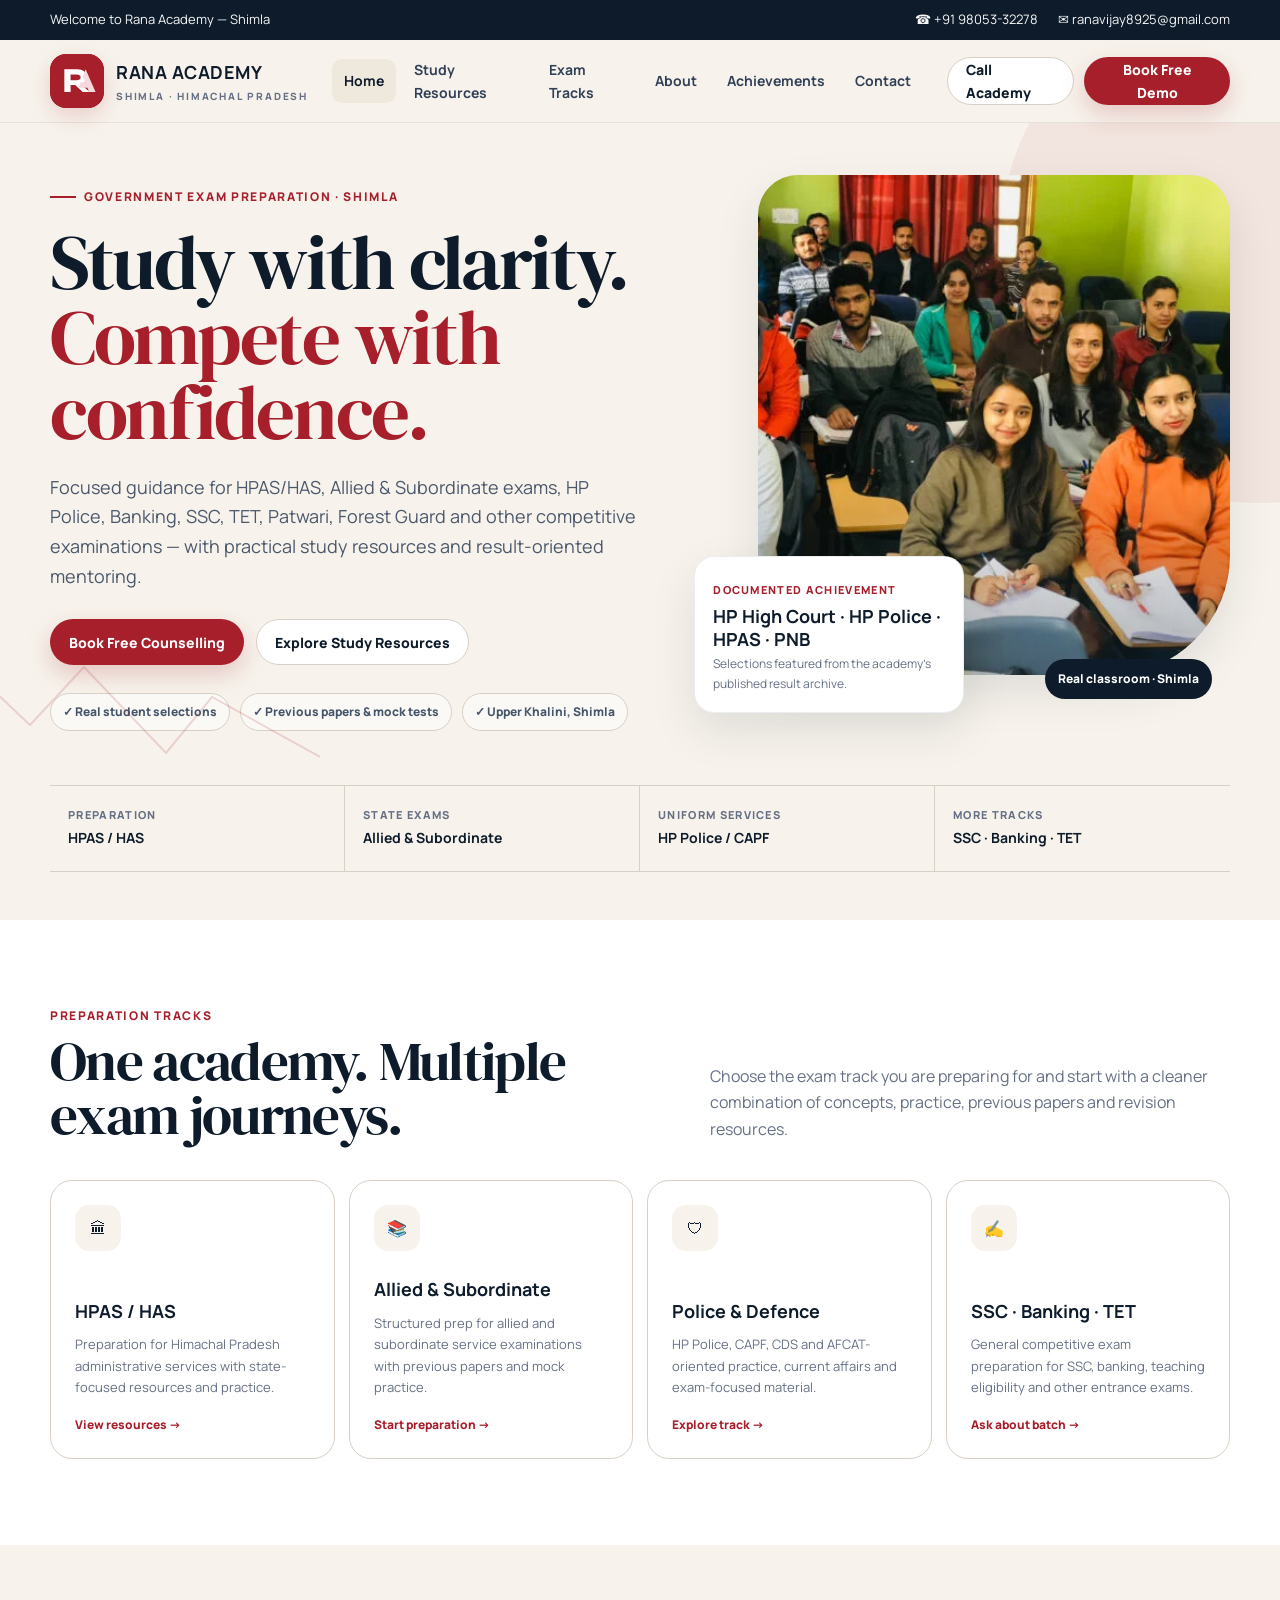
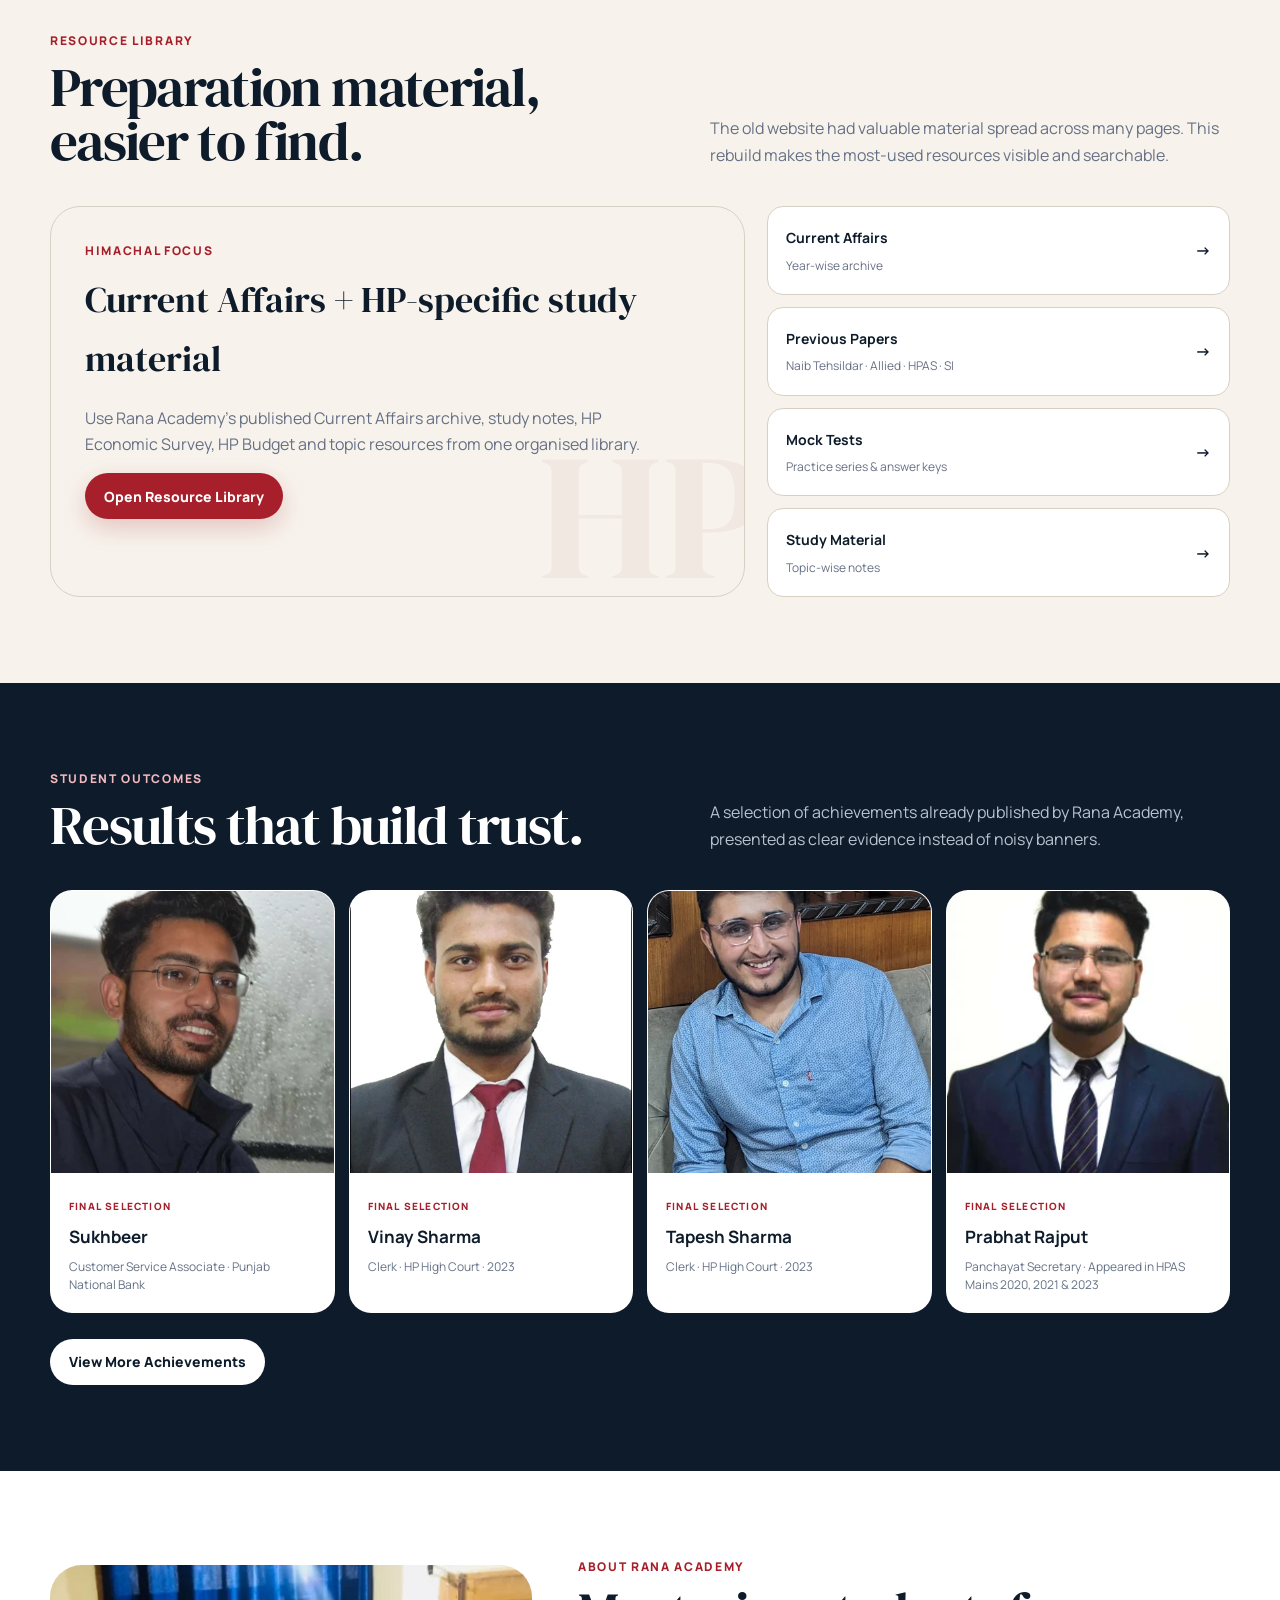
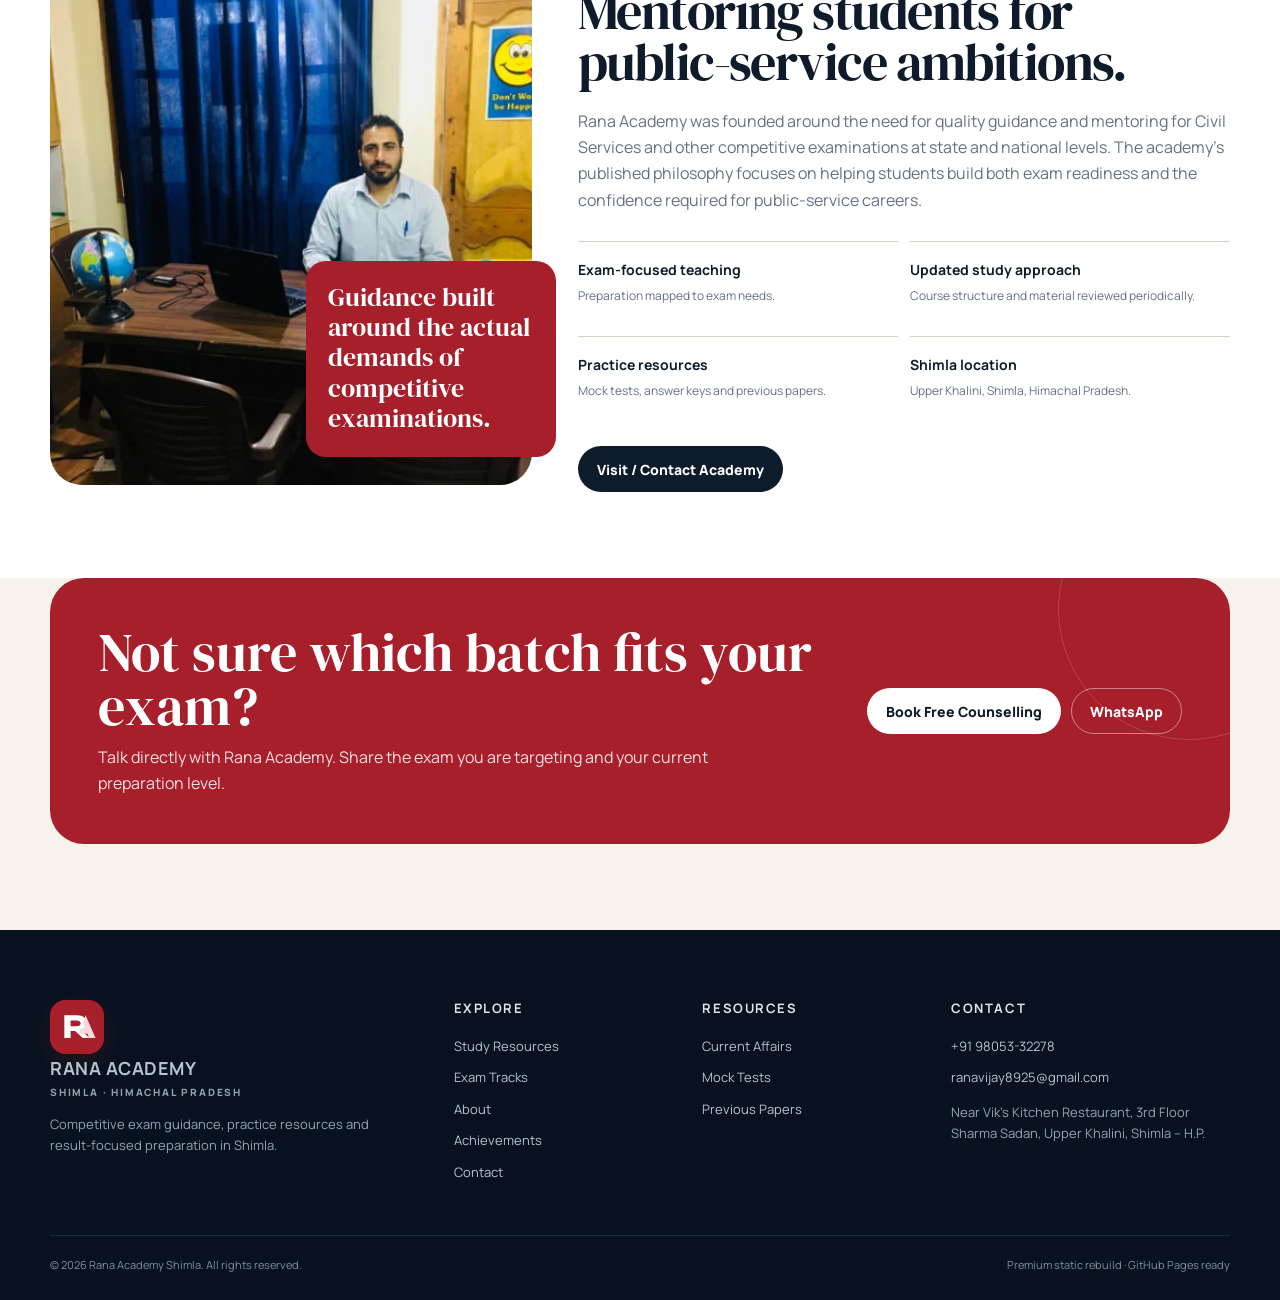
==== commit 096a2929: "Add files via upload" ====
--- a/index.html
+++ b/index.html
@@ -3,12 +3,12 @@
 <title>Rana Academy Shimla | Govt Exam Coaching for HPAS, Allied, Police & More</title>
 <meta name="description" content="Rana Academy Shimla offers focused guidance for HPAS/HAS, Allied & Subordinate exams, HP Police, SSC, Banking, TET, Patwari and other government exams with study resources, mock tests and previous papers.">
 <meta name="theme-color" content="#0d1b2a"><link rel="canonical" href="https://ranaacademyshimla.com/">
-<meta property="og:title" content="Rana Academy Shimla"><meta property="og:image" content="https://ranaacademyshimla.com/assets/images/classroom.webp"><meta name="twitter:card" content="summary_large_image"><meta property="og:description" content="Focused preparation for Himachal Pradesh and national government examinations."><meta property="og:type" content="website"><meta property="og:url" content="https://ranaacademyshimla.com/">
+<meta property="og:title" content="Rana Academy Shimla"><meta property="og:description" content="Focused preparation for Himachal Pradesh and national government examinations."><meta property="og:type" content="website"><meta property="og:url" content="https://ranaacademyshimla.com/">
 <link rel="stylesheet" href="assets/css/style.css"><link rel="manifest" href="site.webmanifest">
 <script type="application/ld+json">{"@context":"https://schema.org","@type":"EducationalOrganization","name":"Rana Academy","url":"https://ranaacademyshimla.com/","telephone":"+91-98053-32278","email":"ranavijay8925@gmail.com","address":{"@type":"PostalAddress","streetAddress":"Near Vik's Kitchen Restaurant, 3rd Floor Sharma Sadan, Upper Khalini","addressLocality":"Shimla","addressRegion":"Himachal Pradesh","addressCountry":"IN"},"areaServed":"Himachal Pradesh"}</script>
-<link rel="icon" href="assets/images/rana-mark.svg" type="image/svg+xml"></head><body>
+</head><body>
 <a class="skip-link" href="#main">Skip to content</a>
-<div class="topbar"><div class="container"><div>Welcome to Rana Academy — Shimla</div><div class="topbar-links"><span>Call +91 98053-32278</span><span>Email ranavijay8925@gmail.com</span></div></div></div>
+<div class="topbar"><div class="container"><div>Welcome to Rana Academy — Shimla</div><div class="topbar-links"><span>☎ +91 98053-32278</span><span>✉ ranavijay8925@gmail.com</span></div></div></div>
 <header class="header"><div class="container nav">
 <a class="brand" href="index.html" aria-label="Rana Academy home"><img src="assets/images/rana-mark.svg" alt="Rana Academy logo"><span class="brand-text"><strong>RANA ACADEMY</strong><span>Shimla · Himachal Pradesh</span></span></a>
 <nav class="nav-links" aria-label="Primary"><a class="active" href="index.html">Home</a><a href="resources.html">Study Resources</a><a href="courses.html">Exam Tracks</a><a href="about.html">About</a><a href="achievements.html">Achievements</a><a href="contact.html">Contact</a></nav>
@@ -22,22 +22,22 @@
 <section class="trust-strip"><div class="container trust-inner"><div class="trust-item"><small>Preparation</small><strong>HPAS / HAS</strong></div><div class="trust-item"><small>State Exams</small><strong>Allied & Subordinate</strong></div><div class="trust-item"><small>Uniform Services</small><strong>HP Police / CAPF</strong></div><div class="trust-item"><small>More Tracks</small><strong>SSC · Banking · TET</strong></div></div></section>
 
 <section class="section section-white"><div class="container"><div class="section-head reveal"><div><div class="section-kicker">Preparation Tracks</div><h2 class="display">One academy. Multiple exam journeys.</h2></div><p>Choose the exam track you are preparing for and start with a cleaner combination of concepts, practice, previous papers and revision resources.</p></div><div class="exam-grid">
-<article class="exam-card reveal"><div class="exam-icon"><svg viewBox="0 0 24 24" aria-hidden="true"><path d="M4 21V8l8-5 8 5v13M8 21v-8h8v8M9 9h.01M12 9h.01M15 9h.01" fill="none" stroke="currentColor" stroke-width="1.7" stroke-linecap="round" stroke-linejoin="round"/></svg></div><div><h3>HPAS / HAS</h3><p>Preparation for Himachal Pradesh administrative services with state-focused resources and practice.</p><a class="exam-link" href="resources.html">View resources →</a></div></article>
-<article class="exam-card reveal"><div class="exam-icon"><svg viewBox="0 0 24 24" aria-hidden="true"><path d="M4 5.5A3.5 3.5 0 0 1 7.5 2H20v17H7.5A3.5 3.5 0 0 0 4 22V5.5Zm0 0A3.5 3.5 0 0 1 7.5 9H20" fill="none" stroke="currentColor" stroke-width="1.7" stroke-linejoin="round"/></svg></div><div><h3>Allied & Subordinate</h3><p>Structured prep for allied and subordinate service examinations with previous papers and mock practice.</p><a class="exam-link" href="resources.html">Start preparation →</a></div></article>
-<article class="exam-card reveal"><div class="exam-icon"><svg viewBox="0 0 24 24" aria-hidden="true"><path d="M12 3 20 6v5c0 5-3.4 8.6-8 10-4.6-1.4-8-5-8-10V6l8-3Z" fill="none" stroke="currentColor" stroke-width="1.7" stroke-linejoin="round"/><path d="m9 12 2 2 4-4" fill="none" stroke="currentColor" stroke-width="1.7" stroke-linecap="round"/></svg></div><div><h3>Police & Defence</h3><p>HP Police, CAPF, CDS and AFCAT-oriented practice, current affairs and exam-focused material.</p><a class="exam-link" href="resources.html">Explore track →</a></div></article>
-<article class="exam-card reveal"><div class="exam-icon"><svg viewBox="0 0 24 24" aria-hidden="true"><path d="m4 20 4.6-1 10-10-3.6-3.6-10 10L4 20Zm9-12 3.6 3.6M14.8 5.6l1.6-1.6a1.8 1.8 0 0 1 2.6 0l1 1a1.8 1.8 0 0 1 0 2.6L18.4 9" fill="none" stroke="currentColor" stroke-width="1.7" stroke-linecap="round" stroke-linejoin="round"/></svg></div><div><h3>SSC · Banking · TET</h3><p>General competitive exam preparation for SSC, banking, teaching eligibility and other entrance exams.</p><a class="exam-link" href="contact.html">Ask about batch →</a></div></article>
+<article class="exam-card reveal"><div class="exam-icon">🏛</div><div><h3>HPAS / HAS</h3><p>Preparation for Himachal Pradesh administrative services with state-focused resources and practice.</p><a class="exam-link" href="resources.html">View resources →</a></div></article>
+<article class="exam-card reveal"><div class="exam-icon">📚</div><div><h3>Allied & Subordinate</h3><p>Structured prep for allied and subordinate service examinations with previous papers and mock practice.</p><a class="exam-link" href="resources.html">Start preparation →</a></div></article>
+<article class="exam-card reveal"><div class="exam-icon">🛡</div><div><h3>Police & Defence</h3><p>HP Police, CAPF, CDS and AFCAT-oriented practice, current affairs and exam-focused material.</p><a class="exam-link" href="resources.html">Explore track →</a></div></article>
+<article class="exam-card reveal"><div class="exam-icon">✍</div><div><h3>SSC · Banking · TET</h3><p>General competitive exam preparation for SSC, banking, teaching eligibility and other entrance exams.</p><a class="exam-link" href="contact.html">Ask about batch →</a></div></article>
 </div></div></section>
 
 <section class="section"><div class="container"><div class="section-head reveal"><div><div class="section-kicker">Resource Library</div><h2 class="display">Preparation material, easier to find.</h2></div><p>The old website had valuable material spread across many pages. This rebuild makes the most-used resources visible and searchable.</p></div><div class="resource-panel"><div class="resource-feature reveal"><div class="section-kicker">Himachal Focus</div><h3>Current Affairs + HP-specific study material</h3><p>Use Rana Academy's published Current Affairs archive, study notes, HP Economic Survey, HP Budget and topic resources from one organised library.</p><a class="btn btn-primary" href="resources.html">Open Resource Library</a></div><div class="resource-list reveal"><a class="resource-item" href="resources.html#current-affairs"><div><strong>Current Affairs</strong><br><span>Year-wise archive</span></div><b>→</b></a><a class="resource-item" href="resources.html#previous-papers"><div><strong>Previous Papers</strong><br><span>Naib Tehsildar · Allied · HPAS · SI</span></div><b>→</b></a><a class="resource-item" href="resources.html#mock-tests"><div><strong>Mock Tests</strong><br><span>Practice series & answer keys</span></div><b>→</b></a><a class="resource-item" href="resources.html#study-material"><div><strong>Study Material</strong><br><span>Topic-wise notes</span></div><b>→</b></a></div></div></div></section>
 
 <section class="section section-ink"><div class="container"><div class="section-head reveal"><div><div class="section-kicker">Student Outcomes</div><h2 class="display">Results that build trust.</h2></div><p>A selection of achievements already published by Rana Academy, presented as clear evidence instead of noisy banners.</p></div><div class="results-grid">
-<article class="student-card reveal"><div class="student-image"><img loading="lazy" decoding="async" src="assets/images/sukhbeer.webp" alt="Sukhbeer"></div><div class="student-info"><small>Final Selection</small><h3>Sukhbeer</h3><p>Customer Service Associate · Punjab National Bank</p></div></article>
-<article class="student-card reveal"><div class="student-image"><img loading="lazy" decoding="async" src="assets/images/vinay.webp" alt="Vinay Sharma"></div><div class="student-info"><small>Final Selection</small><h3>Vinay Sharma</h3><p>Clerk · HP High Court · 2023</p></div></article>
-<article class="student-card reveal"><div class="student-image"><img loading="lazy" decoding="async" src="assets/images/tapesh.webp" alt="Tapesh Sharma"></div><div class="student-info"><small>Final Selection</small><h3>Tapesh Sharma</h3><p>Clerk · HP High Court · 2023</p></div></article>
-<article class="student-card reveal"><div class="student-image"><img loading="lazy" decoding="async" src="assets/images/prabhat.webp" alt="Prabhat Rajput"></div><div class="student-info"><small>Final Selection</small><h3>Prabhat Rajput</h3><p>Panchayat Secretary · Appeared in HPAS Mains 2020, 2021 & 2023</p></div></article>
+<article class="student-card reveal"><div class="student-image"><img src="assets/images/sukhbeer.webp" alt="Sukhbeer"></div><div class="student-info"><small>Final Selection</small><h3>Sukhbeer</h3><p>Customer Service Associate · Punjab National Bank</p></div></article>
+<article class="student-card reveal"><div class="student-image"><img src="assets/images/vinay.webp" alt="Vinay Sharma"></div><div class="student-info"><small>Final Selection</small><h3>Vinay Sharma</h3><p>Clerk · HP High Court · 2023</p></div></article>
+<article class="student-card reveal"><div class="student-image"><img src="assets/images/tapesh.webp" alt="Tapesh Sharma"></div><div class="student-info"><small>Final Selection</small><h3>Tapesh Sharma</h3><p>Clerk · HP High Court · 2023</p></div></article>
+<article class="student-card reveal"><div class="student-image"><img src="assets/images/prabhat.webp" alt="Prabhat Rajput"></div><div class="student-info"><small>Final Selection</small><h3>Prabhat Rajput</h3><p>Panchayat Secretary · Appeared in HPAS Mains 2020, 2021 & 2023</p></div></article>
 </div><div style="margin-top:26px"><a class="btn btn-light" href="achievements.html">View More Achievements</a></div></div></section>
 
-<section class="section section-white"><div class="container story-grid"><div class="story-photo reveal"><img loading="lazy" decoding="async" src="assets/images/founder.webp" alt="Rana Academy office in Shimla"><div class="story-quote"><strong>Guidance built around the actual demands of competitive examinations.</strong></div></div><div class="story-copy reveal"><div class="section-kicker">About Rana Academy</div><h2 class="display">Mentoring students for public-service ambitions.</h2><p>Rana Academy was founded around the need for quality guidance and mentoring for Civil Services and other competitive examinations at state and national levels. The academy's published philosophy focuses on helping students build both exam readiness and the confidence required for public-service careers.</p><div class="story-points"><div class="story-point"><strong>Exam-focused teaching</strong><span>Preparation mapped to exam needs.</span></div><div class="story-point"><strong>Updated study approach</strong><span>Course structure and material reviewed periodically.</span></div><div class="story-point"><strong>Practice resources</strong><span>Mock tests, answer keys and previous papers.</span></div><div class="story-point"><strong>Shimla location</strong><span>Upper Khalini, Shimla, Himachal Pradesh.</span></div></div><a class="btn btn-dark" href="contact.html">Visit / Contact Academy</a></div></div></section>
+<section class="section section-white"><div class="container story-grid"><div class="story-photo reveal"><img src="assets/images/founder.webp" alt="Rana Academy office in Shimla"><div class="story-quote"><strong>Guidance built around the actual demands of competitive examinations.</strong></div></div><div class="story-copy reveal"><div class="section-kicker">About Rana Academy</div><h2 class="display">Mentoring students for public-service ambitions.</h2><p>Rana Academy was founded around the need for quality guidance and mentoring for Civil Services and other competitive examinations at state and national levels. The academy's published philosophy focuses on helping students build both exam readiness and the confidence required for public-service careers.</p><div class="story-points"><div class="story-point"><strong>Exam-focused teaching</strong><span>Preparation mapped to exam needs.</span></div><div class="story-point"><strong>Updated study approach</strong><span>Course structure and material reviewed periodically.</span></div><div class="story-point"><strong>Practice resources</strong><span>Mock tests, answer keys and previous papers.</span></div><div class="story-point"><strong>Shimla location</strong><span>Upper Khalini, Shimla, Himachal Pradesh.</span></div></div><a class="btn btn-dark" href="contact.html">Visit / Contact Academy</a></div></div></section>
 
 <section class="cta-band"><div class="container"><div class="cta-card reveal"><div><h2>Not sure which batch fits your exam?</h2><p>Talk directly with Rana Academy. Share the exam you are targeting and your current preparation level.</p></div><div class="actions"><button class="btn btn-light" data-demo>Book Free Counselling</button><a class="btn" style="border-color:rgba(255,255,255,.45);color:white" href="https://wa.me/919805332278" target="_blank" rel="noopener">WhatsApp</a></div></div></div></section>
 </main>
